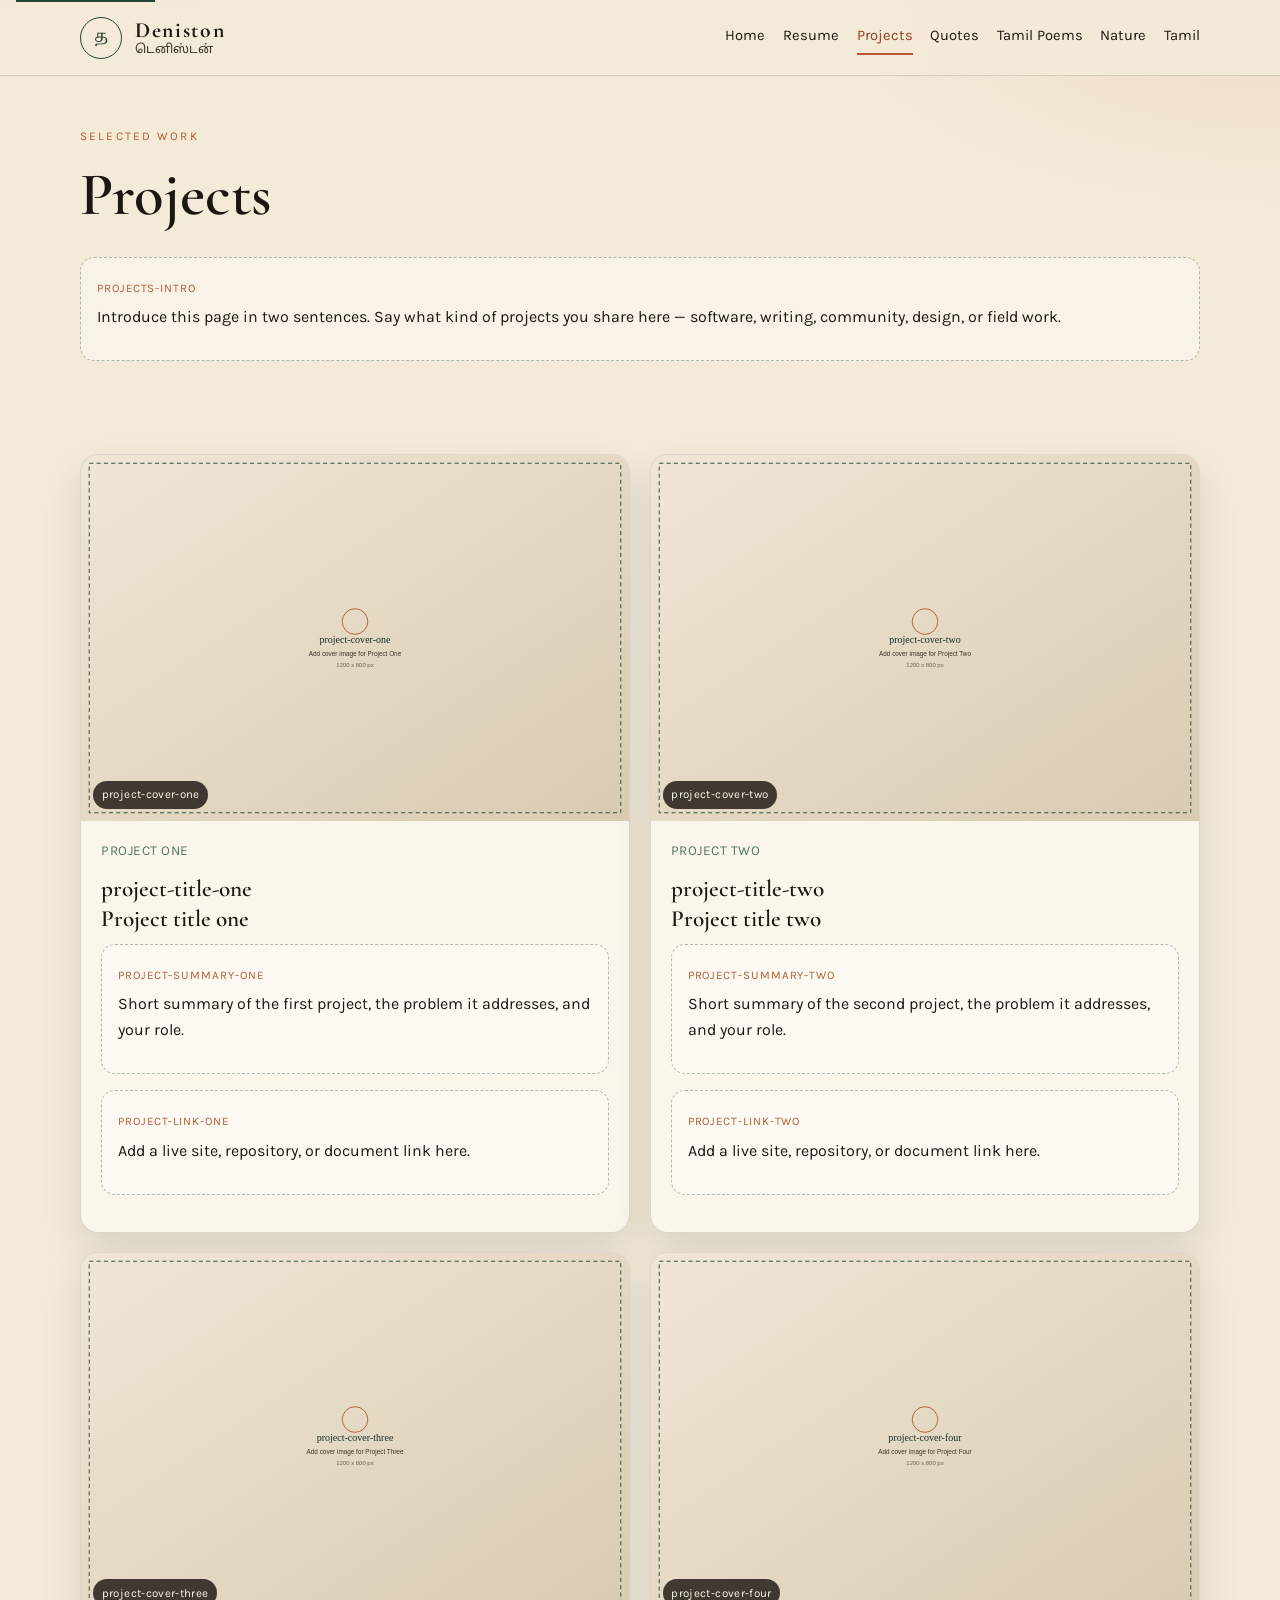
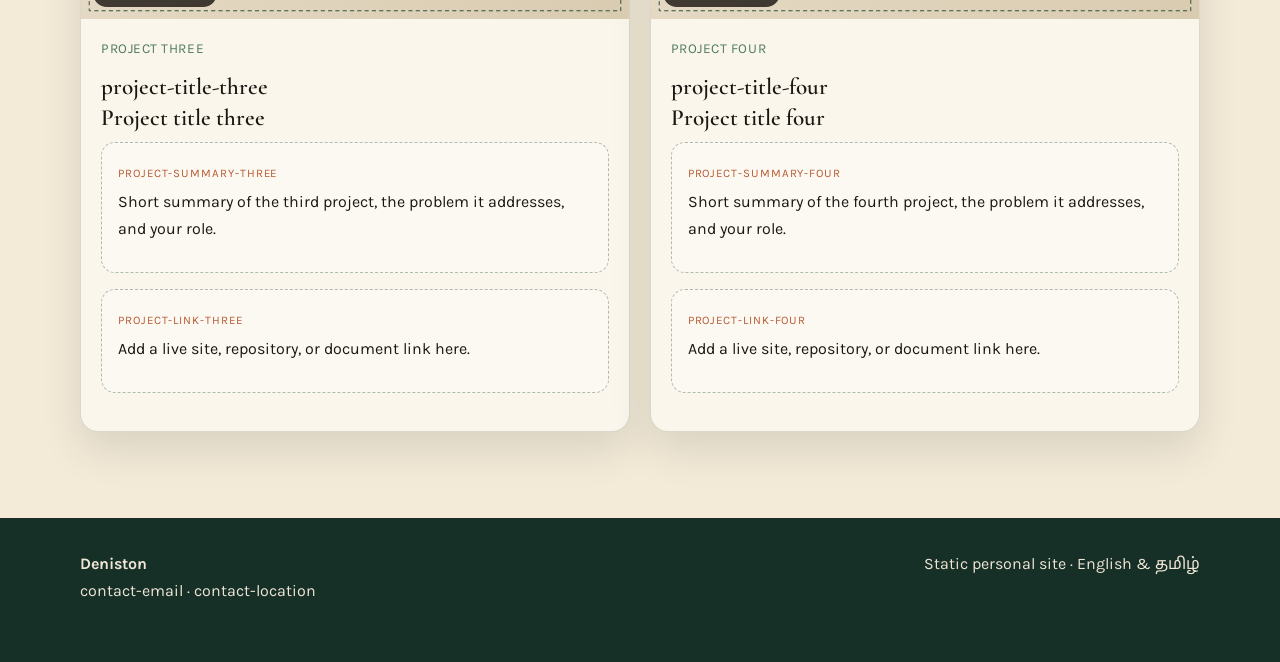
==== projects.html @ 770466d0 "Publish the Deniston personal site and enable GitHub Pages hosting. Co-authored-by: Cursor <cursorag" ====
<!DOCTYPE html>
<html lang="en">
<head>
  <meta charset="UTF-8">
  <meta name="viewport" content="width=device-width, initial-scale=1.0">
  <link rel="icon" href="images/favicon.svg" type="image/svg+xml">
  <title>Deniston | Projects</title>
  <link rel="preconnect" href="https://fonts.googleapis.com">
  <link rel="preconnect" href="https://fonts.gstatic.com" crossorigin>
  <link href="https://fonts.googleapis.com/css2?family=Cormorant+Garamond:ital,wght@0,500;0,600;0,700;1,500&family=Karla:wght@400;500;600;700&family=Noto+Sans+Tamil:wght@400;500;600&family=Noto+Serif+Tamil:wght@400;600;700&display=swap" rel="stylesheet">
  <link rel="stylesheet" href="css/style.css">
</head>
<body>
  <a class="skip-link" href="#main">Skip to content</a>
  <header class="site-header">
    <div class="header-inner">
      <a class="brand" href="index.html">
        <span class="brand-mark">த</span>
        <span class="brand-name">
          <strong>Deniston</strong>
          <span>டெனிஸ்டன்</span>
        </span>
      </a>
      <button class="nav-toggle" type="button" aria-expanded="false" aria-label="Open menu"><span></span><span></span><span></span></button>
      <nav class="site-nav" aria-label="Primary">
        <a href="index.html">Home</a>
        <a href="resume.html">Resume</a>
        <a href="projects.html" aria-current="page">Projects</a>
        <a href="quotes.html">Quotes</a>
        <a href="poems.html">Tamil Poems</a>
        <a href="nature.html">Nature</a>
        <a href="tamil.html">Tamil</a>
      </nav>
    </div>
  </header>

  <main id="main" class="wrap">
    <section class="page-hero">
      <p class="kicker">Selected work</p>
      <h1>Projects</h1>
      <div class="content-slot">
        <span class="slot-name">projects-intro</span>
        <p>Introduce this page in two sentences. Say what kind of projects you share here — software, writing, community, design, or field work.</p>
      </div>
    </section>

    <section class="section grid-2">
      <article class="card">
        <div class="img-slot wide">
          <img src="images/project-cover-one.svg" alt="Placeholder named project-cover-one">
          <span class="slot-badge">project-cover-one</span>
        </div>
        <div class="card-body">
          <p class="meta">Project one</p>
          <h3>
            <span class="slot-name">project-title-one</span>
            Project title one
          </h3>
          <div class="content-slot">
            <span class="slot-name">project-summary-one</span>
            <p>Short summary of the first project, the problem it addresses, and your role.</p>
          </div>
          <div class="content-slot">
            <span class="slot-name">project-link-one</span>
            <p>Add a live site, repository, or document link here.</p>
          </div>
        </div>
      </article>

      <article class="card">
        <div class="img-slot wide">
          <img src="images/project-cover-two.svg" alt="Placeholder named project-cover-two">
          <span class="slot-badge">project-cover-two</span>
        </div>
        <div class="card-body">
          <p class="meta">Project two</p>
          <h3>
            <span class="slot-name">project-title-two</span>
            Project title two
          </h3>
          <div class="content-slot">
            <span class="slot-name">project-summary-two</span>
            <p>Short summary of the second project, the problem it addresses, and your role.</p>
          </div>
          <div class="content-slot">
            <span class="slot-name">project-link-two</span>
            <p>Add a live site, repository, or document link here.</p>
          </div>
        </div>
      </article>

      <article class="card">
        <div class="img-slot wide">
          <img src="images/project-cover-three.svg" alt="Placeholder named project-cover-three">
          <span class="slot-badge">project-cover-three</span>
        </div>
        <div class="card-body">
          <p class="meta">Project three</p>
          <h3>
            <span class="slot-name">project-title-three</span>
            Project title three
          </h3>
          <div class="content-slot">
            <span class="slot-name">project-summary-three</span>
            <p>Short summary of the third project, the problem it addresses, and your role.</p>
          </div>
          <div class="content-slot">
            <span class="slot-name">project-link-three</span>
            <p>Add a live site, repository, or document link here.</p>
          </div>
        </div>
      </article>

      <article class="card">
        <div class="img-slot wide">
          <img src="images/project-cover-four.svg" alt="Placeholder named project-cover-four">
          <span class="slot-badge">project-cover-four</span>
        </div>
        <div class="card-body">
          <p class="meta">Project four</p>
          <h3>
            <span class="slot-name">project-title-four</span>
            Project title four
          </h3>
          <div class="content-slot">
            <span class="slot-name">project-summary-four</span>
            <p>Short summary of the fourth project, the problem it addresses, and your role.</p>
          </div>
          <div class="content-slot">
            <span class="slot-name">project-link-four</span>
            <p>Add a live site, repository, or document link here.</p>
          </div>
        </div>
      </article>
    </section>
  </main>

  <footer class="site-footer">
    <div class="footer-inner">
      <div>
        <strong>Deniston</strong>
        <p>contact-email · contact-location</p>
      </div>
      <p>Static personal site · English &amp; தமிழ்</p>
    </div>
  </footer>
  <script src="js/main.js"></script>
</body>
</html>
---- css/style.css ----
:root {
  --ink: #1c1712;
  --ink-soft: #3d3429;
  --leaf: #234536;
  --leaf-deep: #163028;
  --moss: #4e7a5c;
  --clay: #b65a32;
  --clay-deep: #8c3f20;
  --gold: #b8923a;
  --paper: #f4ead8;
  --parchment: #ebe0c8;
  --cream: #fbf6ec;
  --line: rgba(28, 23, 18, 0.14);
  --shadow: 0 18px 40px rgba(22, 48, 40, 0.12);
  --radius: 18px;
  --max: 1120px;
  --header: 76px;
  --serif: "Cormorant Garamond", "Noto Serif Tamil", Georgia, serif;
  --sans: "Karla", "Noto Sans Tamil", sans-serif;
  --tamil-serif: "Noto Serif Tamil", "Cormorant Garamond", serif;
}

*,
*::before,
*::after {
  box-sizing: border-box;
}

html {
  scroll-behavior: smooth;
}

body {
  margin: 0;
  color: var(--ink);
  background:
    radial-gradient(1200px 500px at 8% -10%, rgba(78, 122, 92, 0.16), transparent 55%),
    radial-gradient(900px 420px at 100% 0%, rgba(182, 90, 50, 0.1), transparent 50%),
    var(--paper);
  font-family: var(--sans);
  line-height: 1.65;
  min-height: 100vh;
}

img {
  max-width: 100%;
  display: block;
}

a {
  color: inherit;
  text-decoration: none;
}

h1,
h2,
h3,
h4 {
  font-family: var(--serif);
  line-height: 1.15;
  margin: 0 0 0.45em;
  font-weight: 600;
}

p {
  margin: 0 0 1em;
}

.skip-link {
  position: absolute;
  left: 1rem;
  top: -40px;
  background: var(--leaf);
  color: var(--cream);
  padding: 0.5rem 0.8rem;
  z-index: 100;
}

.skip-link:focus {
  top: 0.6rem;
}

.site-header {
  position: sticky;
  top: 0;
  z-index: 40;
  height: var(--header);
  display: flex;
  align-items: center;
  backdrop-filter: blur(16px);
  background: rgba(244, 234, 216, 0.88);
  border-bottom: 1px solid var(--line);
}

.header-inner,
.footer-inner,
.wrap {
  width: min(var(--max), calc(100% - 2.4rem));
  margin: 0 auto;
}

.header-inner {
  display: flex;
  align-items: center;
  justify-content: space-between;
  gap: 1rem;
}

.brand {
  display: flex;
  align-items: center;
  gap: 0.8rem;
}

.brand-mark {
  width: 42px;
  height: 42px;
  border: 1.5px solid var(--leaf);
  border-radius: 50%;
  display: grid;
  place-items: center;
  font-family: var(--tamil-serif);
  color: var(--leaf);
  font-size: 1.05rem;
}

.brand-name {
  display: flex;
  flex-direction: column;
  line-height: 1.1;
}

.brand-name strong {
  font-family: var(--serif);
  font-size: 1.35rem;
  letter-spacing: 0.08em;
}

.brand-name span {
  font-size: 0.78rem;
  color: var(--ink-soft);
}

.nav-toggle {
  display: none;
  border: 1px solid var(--line);
  background: var(--cream);
  width: 44px;
  height: 44px;
  border-radius: 10px;
  cursor: pointer;
}

.nav-toggle span {
  display: block;
  width: 18px;
  height: 1.5px;
  margin: 4px auto;
  background: var(--ink);
}

.site-nav {
  display: flex;
  gap: 0.2rem 1.1rem;
  flex-wrap: wrap;
  justify-content: flex-end;
}

.site-nav a {
  font-size: 0.92rem;
  padding: 0.3rem 0;
  border-bottom: 2px solid transparent;
}

.site-nav a:hover,
.site-nav a[aria-current="page"] {
  border-bottom-color: var(--clay);
  color: var(--clay-deep);
}

.hero {
  padding: 4.5rem 0 3.2rem;
  display: grid;
  grid-template-columns: 1.15fr 0.85fr;
  gap: 3rem;
  align-items: center;
}

.kicker {
  text-transform: uppercase;
  letter-spacing: 0.18em;
  font-size: 0.74rem;
  color: var(--clay);
  margin-bottom: 0.8rem;
}

.hero h1 {
  font-size: clamp(2.6rem, 6vw, 4.6rem);
  margin-bottom: 0.2rem;
}

.tamil-lead {
  font-family: var(--tamil-serif);
  font-size: clamp(1.2rem, 2.4vw, 1.7rem);
  color: var(--leaf);
  margin-bottom: 1.2rem;
}

.lede {
  font-size: 1.12rem;
  max-width: 42rem;
  color: var(--ink-soft);
}

.actions {
  display: flex;
  gap: 0.8rem;
  flex-wrap: wrap;
  margin-top: 1.6rem;
}

.btn {
  display: inline-flex;
  align-items: center;
  justify-content: center;
  min-height: 46px;
  padding: 0.55rem 1.15rem;
  border-radius: 999px;
  border: 1px solid var(--leaf);
  font-weight: 600;
}

.btn-primary {
  background: var(--leaf);
  color: var(--cream);
}

.btn-ghost {
  background: transparent;
}

.btn:hover {
  transform: translateY(-1px);
}

.section {
  padding: 3.4rem 0;
}

.section-head {
  display: flex;
  justify-content: space-between;
  gap: 1rem;
  align-items: end;
  margin-bottom: 1.6rem;
}

.section h2 {
  font-size: clamp(1.8rem, 3.4vw, 2.6rem);
}

.section-head p {
  max-width: 28rem;
  color: var(--ink-soft);
  margin: 0;
}

.grid-3,
.grid-2,
.quote-grid,
.poem-grid {
  display: grid;
  gap: 1.2rem;
}

.grid-3 {
  grid-template-columns: repeat(3, 1fr);
}

.grid-2 {
  grid-template-columns: 1fr 1fr;
}

.card,
.quote-card,
.poem-card,
.resume-block {
  background: var(--cream);
  border: 1px solid var(--line);
  border-radius: var(--radius);
  box-shadow: var(--shadow);
  overflow: hidden;
}

.card-body,
.quote-card,
.poem-card,
.resume-block {
  padding: 1.2rem 1.25rem 1.35rem;
}

.card h3,
.quote-card h3,
.poem-card h3 {
  font-size: 1.45rem;
}

.meta {
  color: var(--moss);
  font-size: 0.85rem;
  letter-spacing: 0.04em;
  text-transform: uppercase;
}

figure {
  margin: 0;
}

.img-slot {
  position: relative;
  background:
    linear-gradient(135deg, rgba(35, 69, 54, 0.08), rgba(182, 90, 50, 0.1)),
    repeating-linear-gradient(
      45deg,
      transparent,
      transparent 10px,
      rgba(28, 23, 18, 0.03) 10px,
      rgba(28, 23, 18, 0.03) 11px
    );
  min-height: 220px;
  display: grid;
  place-items: center;
  overflow: hidden;
}

h3 .slot-name {
  display: block;
  margin-bottom: 0.25rem;
}

.img-slot img {
  width: 100%;
  height: 100%;
  min-height: 220px;
  object-fit: cover;
}

.img-slot.portrait {
  min-height: 460px;
  aspect-ratio: 4 / 5;
  border-radius: 28px;
  border: 2px solid var(--line);
  box-shadow: var(--shadow);
}

.img-slot.banner {
  min-height: 280px;
  border: 1px solid #000; 
  border-radius: var(--radius);
  overflow: hidden;
  position: relative;
  box-sizing: border-box;
}

.img-slot.wide {
  min-height: 320px;
}

code {
  font-size: 0.92em;
}

.card:hover {
  border-color: rgba(35, 69, 54, 0.35);
}

.slot-badge {
  position: absolute;
  left: 12px;
  bottom: 12px;
  background: rgba(28, 23, 18, 0.82);
  color: var(--cream);
  font-size: 0.72rem;
  padding: 0.28rem 0.55rem;
  border-radius: 999px;
  letter-spacing: 0.03em;
}

.slot-copy {
  text-align: center;
  padding: 1.4rem;
  color: var(--leaf-deep);
}

.slot-copy strong {
  display: block;
  font-family: var(--serif);
  font-size: 1.25rem;
  margin-bottom: 0.25rem;
}

.slot-copy span {
  font-size: 0.88rem;
  color: var(--ink-soft);
}

.content-slot {
  position: relative;
  border: 1px dashed rgba(35, 69, 54, 0.35);
  background: rgba(255, 255, 255, 0.38);
  border-radius: 14px;
  padding: 1rem 1rem 0.85rem;
  margin-bottom: 1rem;
}

.content-slot .slot-name {
  display: inline-block;
  font-size: 0.72rem;
  letter-spacing: 0.08em;
  text-transform: uppercase;
  color: var(--clay);
  margin-bottom: 0.4rem;
}

.page-hero {
  padding: 3.2rem 0 1.4rem;
}

.page-hero h1 {
  font-size: clamp(2.2rem, 5vw, 3.8rem);
}

.filter-bar {
  display: flex;
  gap: 0.5rem;
  flex-wrap: wrap;
  margin: 0 0 1.4rem;
}

.filter-bar button {
  border: 1px solid var(--line);
  background: var(--cream);
  border-radius: 999px;
  padding: 0.4rem 0.9rem;
  cursor: pointer;
  font-family: inherit;
}

.filter-bar button[aria-pressed="true"] {
  background: var(--leaf);
  color: var(--cream);
  border-color: var(--leaf);
}

.quote-card[data-lang="ta"] blockquote,
.tamil-text {
  font-family: var(--tamil-serif);
  font-size: 1.25rem;
  line-height: 1.8;
}

blockquote {
  margin: 0.4rem 0 0.8rem;
  font-family: var(--serif);
  font-size: 1.45rem;
  font-style: italic;
}

.poem-card {
  background:
    linear-gradient(180deg, rgba(255, 255, 255, 0.5), transparent 40%),
    var(--cream);
}

.poem-body {
  font-family: var(--tamil-serif);
  white-space: pre-line;
  font-size: 1.18rem;
  line-height: 2;
}

.resume-layout {
  display: grid;
  grid-template-columns: 280px 1fr;
  gap: 1.5rem;
}

.resume-side .img-slot {
  border-radius: 18px;
  min-height: 320px;
}

.resume-block + .resume-block {
  margin-top: 1rem;
}

.timeline {
  border-left: 2px solid var(--parchment);
  margin: 0;
  padding: 0 0 0 1.1rem;
}

.timeline li {
  list-style: none;
  margin: 0 0 1.1rem;
}

.site-footer {
  margin-top: 2rem;
  border-top: 1px solid var(--line);
  padding: 2rem 0 2.6rem;
  background: var(--leaf-deep);
  color: #efe6d5;
}

.footer-inner {
  display: flex;
  justify-content: space-between;
  gap: 1rem;
  flex-wrap: wrap;
}

.site-footer a {
  color: #f4ead8;
  text-decoration: underline;
  text-underline-offset: 3px;
}

.kolam {
  width: 100%;
  height: 18px;
  background-image: radial-gradient(circle, var(--gold) 1.4px, transparent 1.6px);
  background-size: 18px 18px;
  opacity: 0.45;
  margin: 1.4rem 0;
}

.hidden {
  display: none !important;
}

@media (max-width: 900px) {
  .hero,
  .resume-layout,
  .grid-3,
  .grid-2 {
    grid-template-columns: 1fr;
  }

  .nav-toggle {
    display: block;
  }

  .site-nav {
    display: none;
    position: absolute;
    top: var(--header);
    left: 0;
    right: 0;
    background: var(--cream);
    border-bottom: 1px solid var(--line);
    padding: 0.8rem 1.2rem 1.1rem;
    flex-direction: column;
  }

  .site-nav.open {
    display: flex;
  }

  .img-slot.portrait {
    min-height: 360px;
  }
}
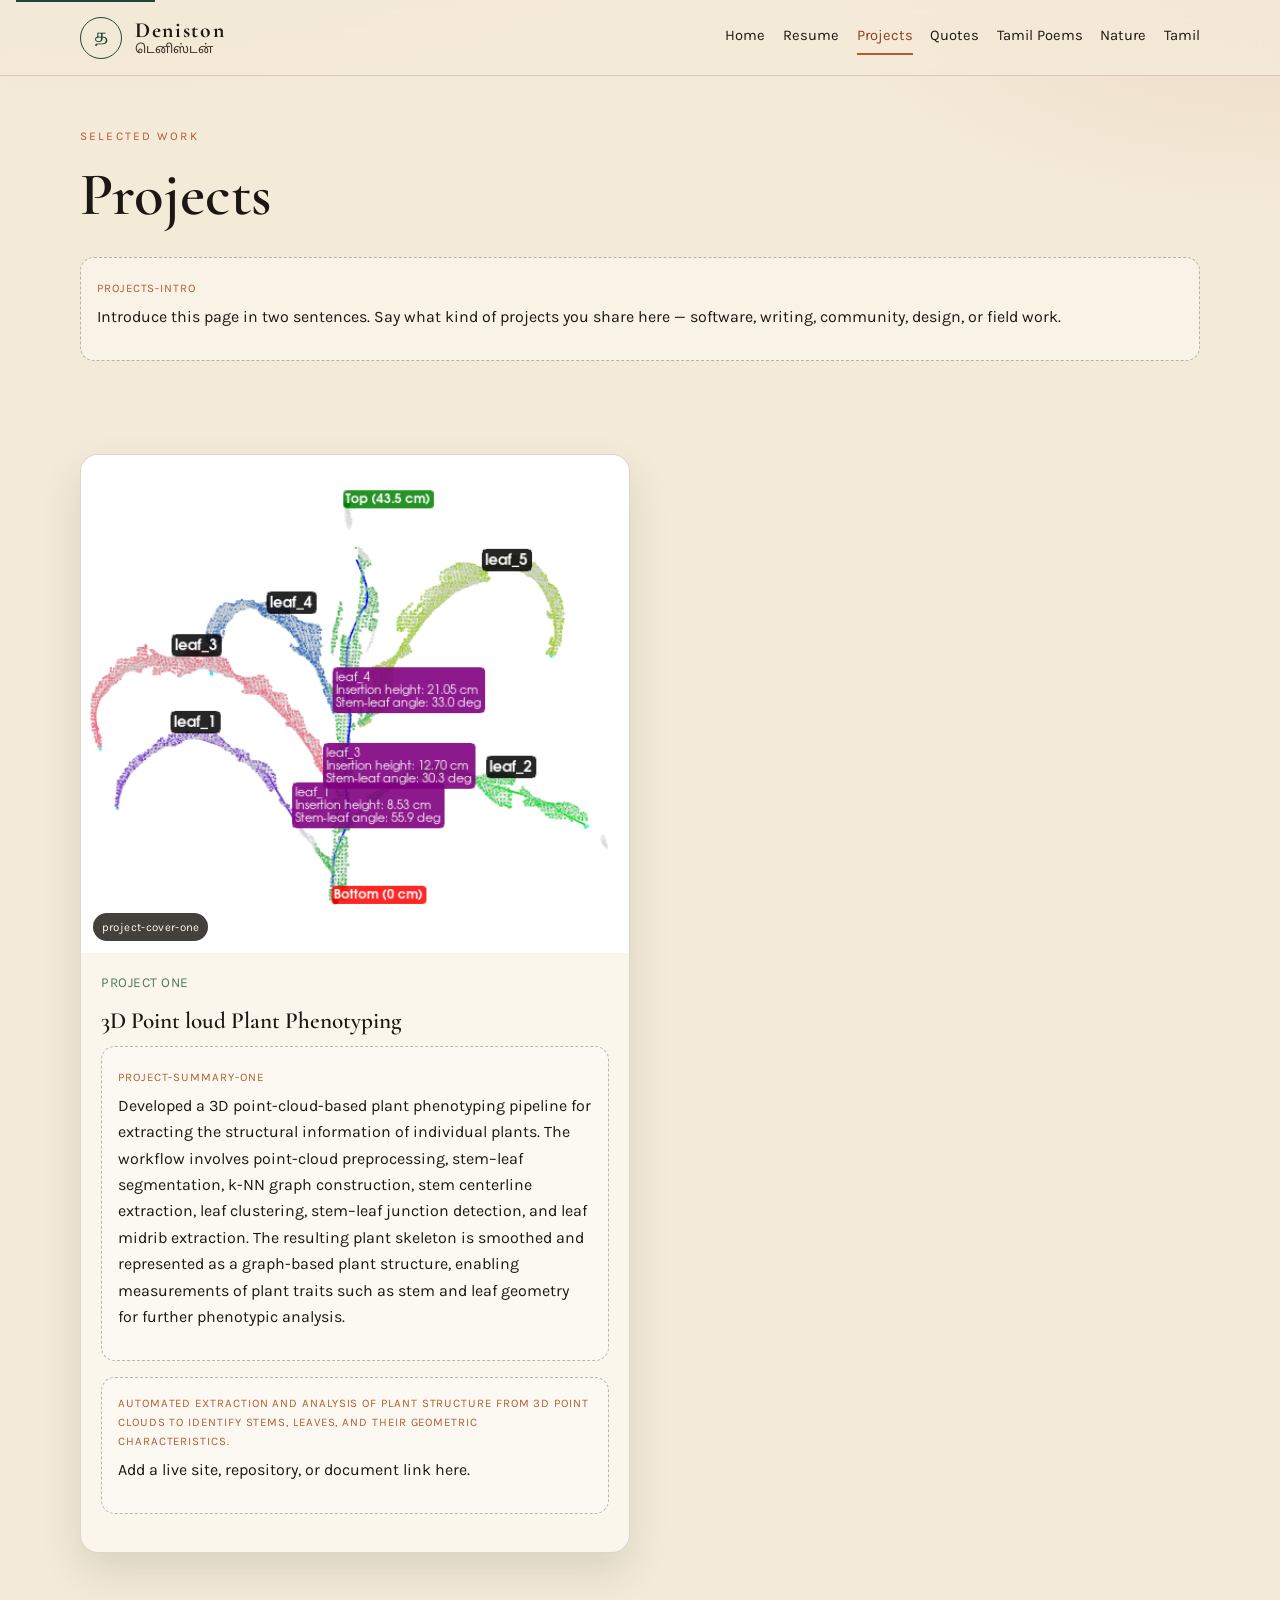
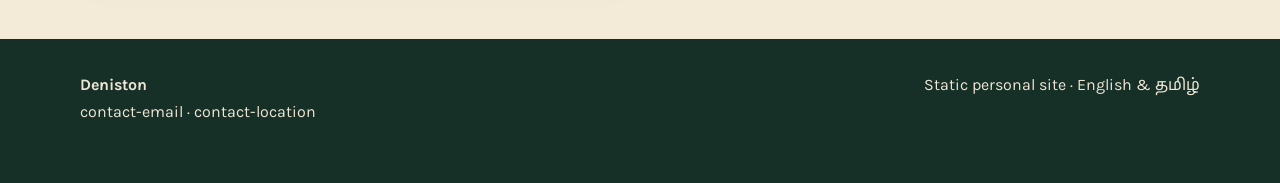
==== commit e6784fed: "Update the website" ====
--- a/projects.html
+++ b/projects.html
@@ -47,27 +47,28 @@
     <section class="section grid-2">
       <article class="card">
         <div class="img-slot wide">
-          <img src="images/project-cover-one.svg" alt="Placeholder named project-cover-one">
+          <img src="images/project-cover-one.png" alt="Placeholder named project-cover-one">
           <span class="slot-badge">project-cover-one</span>
         </div>
         <div class="card-body">
           <p class="meta">Project one</p>
           <h3>
-            <span class="slot-name">project-title-one</span>
-            Project title one
+            <span class="slot-name">3D Point loud Plant Phenotyping</span>
           </h3>
           <div class="content-slot">
             <span class="slot-name">project-summary-one</span>
-            <p>Short summary of the first project, the problem it addresses, and your role.</p>
+            <p>Developed a 3D point-cloud-based plant phenotyping pipeline for extracting the structural information of individual plants. The workflow involves point-cloud preprocessing, stem–leaf segmentation, k-NN graph construction, stem centerline extraction, leaf clustering, stem–leaf junction detection, and leaf midrib extraction. The resulting plant skeleton is smoothed and represented as a graph-based plant structure, enabling measurements of plant traits such as stem and leaf geometry for further phenotypic analysis.
+
+            </p>
           </div>
           <div class="content-slot">
-            <span class="slot-name">project-link-one</span>
+            <span class="slot-name">Automated extraction and analysis of plant structure from 3D point clouds to identify stems, leaves, and their geometric characteristics.</span>
             <p>Add a live site, repository, or document link here.</p>
           </div>
         </div>
       </article>
 
-      <article class="card">
+      <!-- <article class="card">
         <div class="img-slot wide">
           <img src="images/project-cover-two.svg" alt="Placeholder named project-cover-two">
           <span class="slot-badge">project-cover-two</span>
@@ -131,7 +132,7 @@
             <p>Add a live site, repository, or document link here.</p>
           </div>
         </div>
-      </article>
+      </article> -->
     </section>
   </main>
 
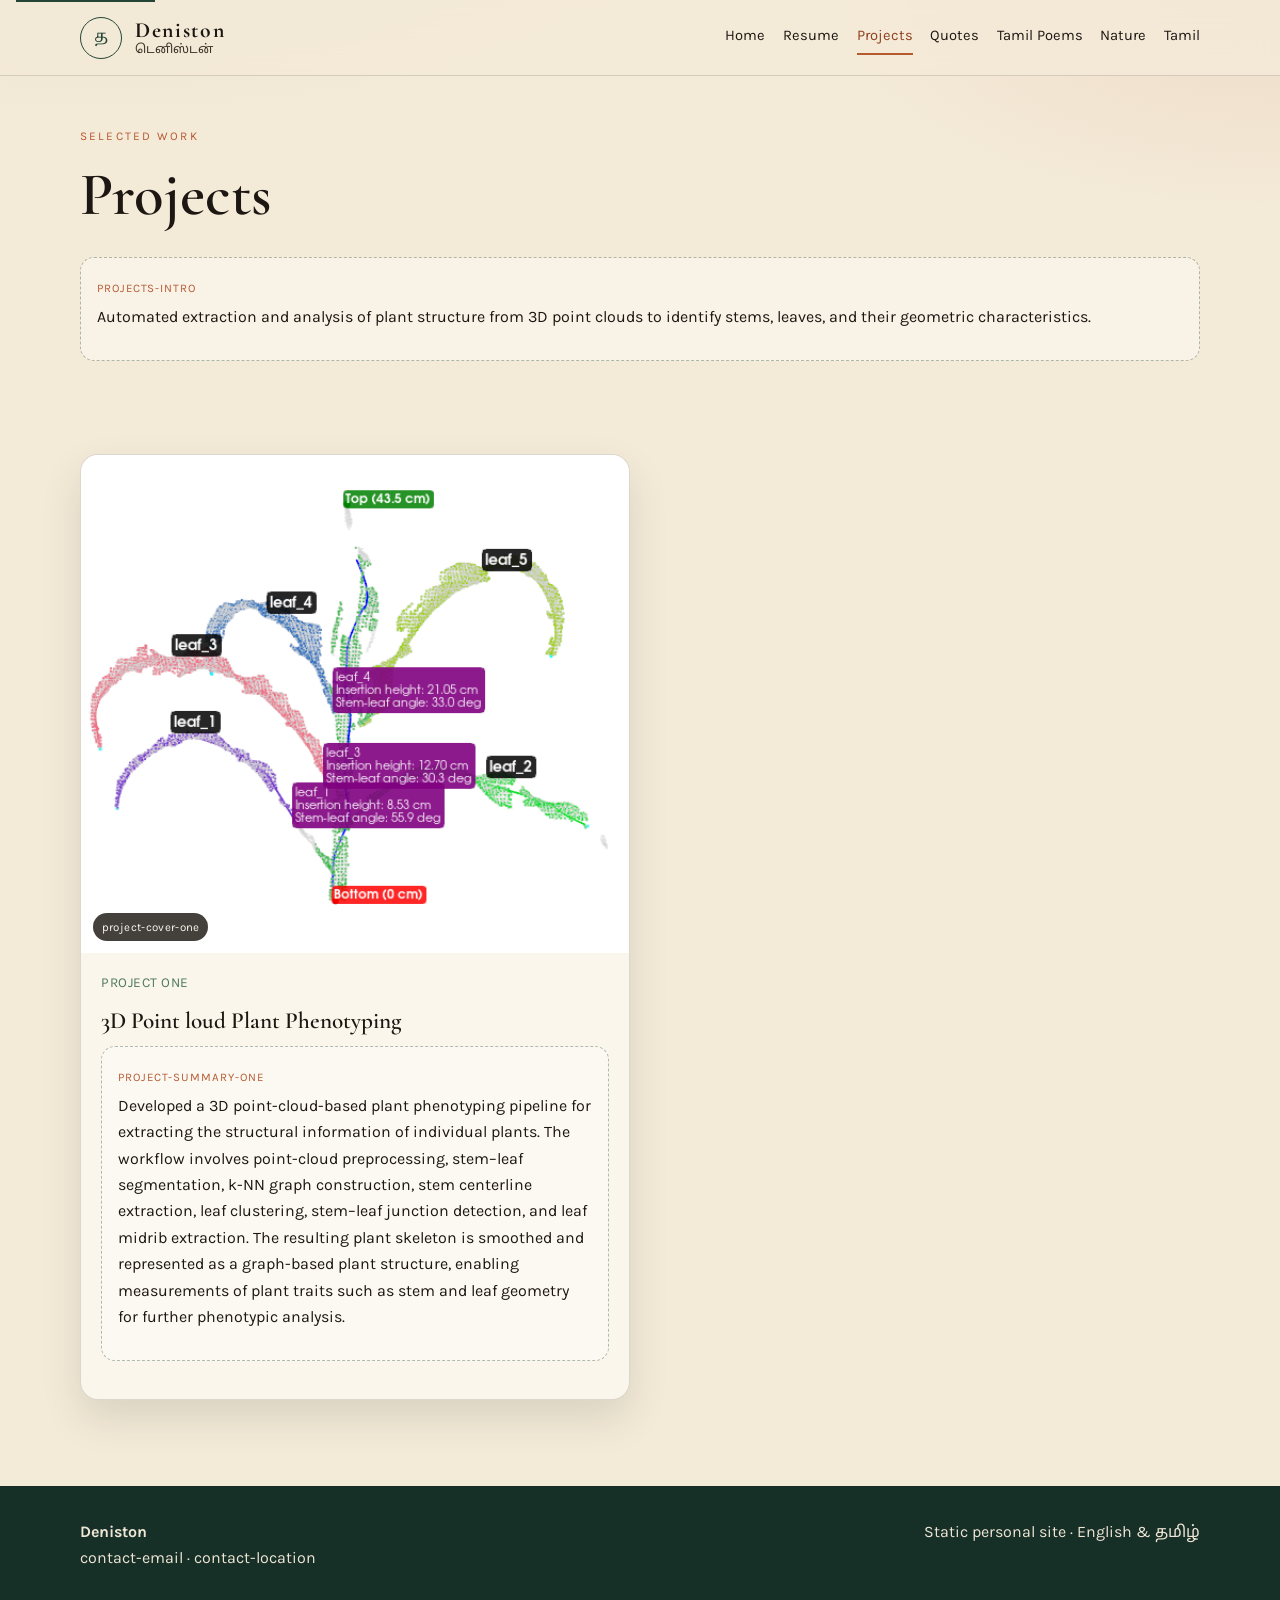
==== commit a3f28ebe: "Update the website" ====
--- a/projects.html
+++ b/projects.html
@@ -40,7 +40,7 @@
       <h1>Projects</h1>
       <div class="content-slot">
         <span class="slot-name">projects-intro</span>
-        <p>Introduce this page in two sentences. Say what kind of projects you share here — software, writing, community, design, or field work.</p>
+        <p>Automated extraction and analysis of plant structure from 3D point clouds to identify stems, leaves, and their geometric characteristics.</p>
       </div>
     </section>
 
@@ -61,11 +61,11 @@
 
             </p>
           </div>
-          <div class="content-slot">
-            <span class="slot-name">Automated extraction and analysis of plant structure from 3D point clouds to identify stems, leaves, and their geometric characteristics.</span>
-            <p>Add a live site, repository, or document link here.</p>
+          <!-- <div class="content-slot">
+            <span class="slot-name">Project in one line</span>
+            <p>Automated extraction and analysis of plant structure from 3D point clouds to identify stems, leaves, and their geometric characteristics.</p>
           </div>
-        </div>
+        </div> -->
       </article>
 
       <!-- <article class="card">
